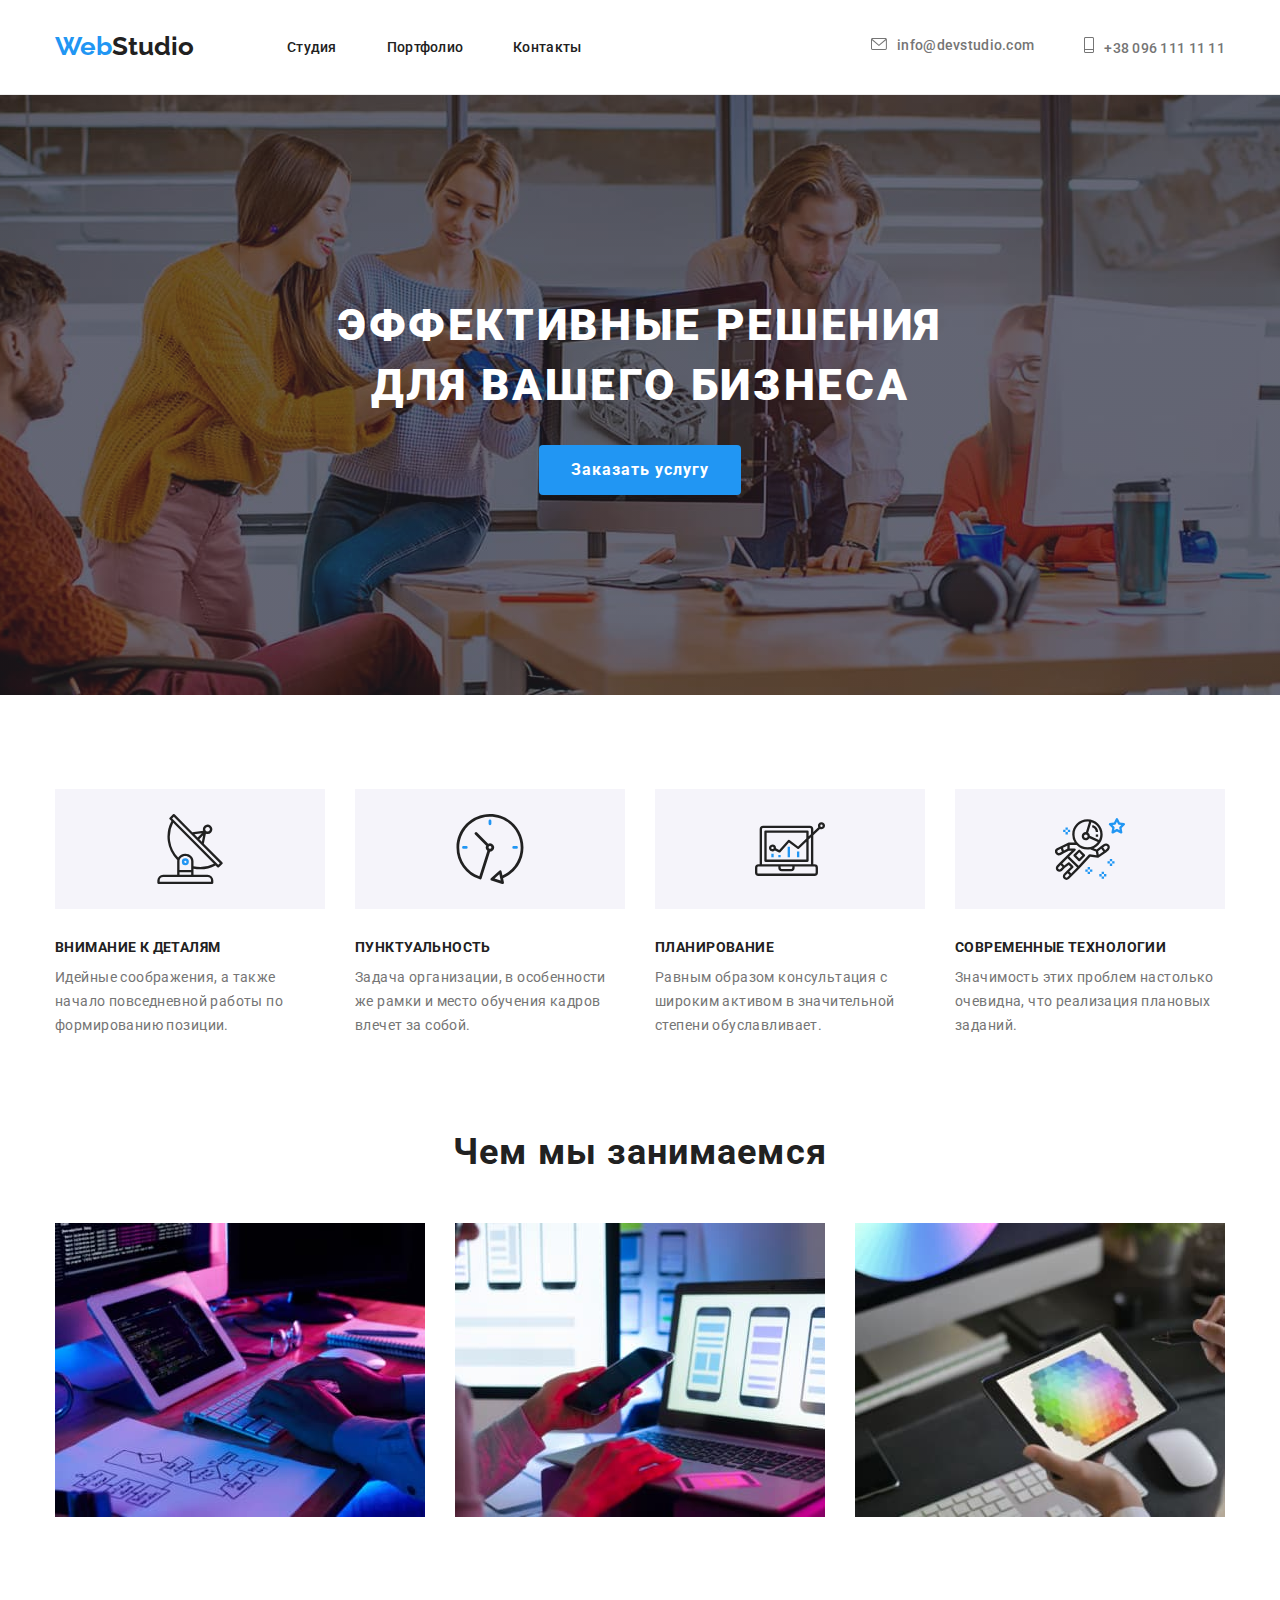
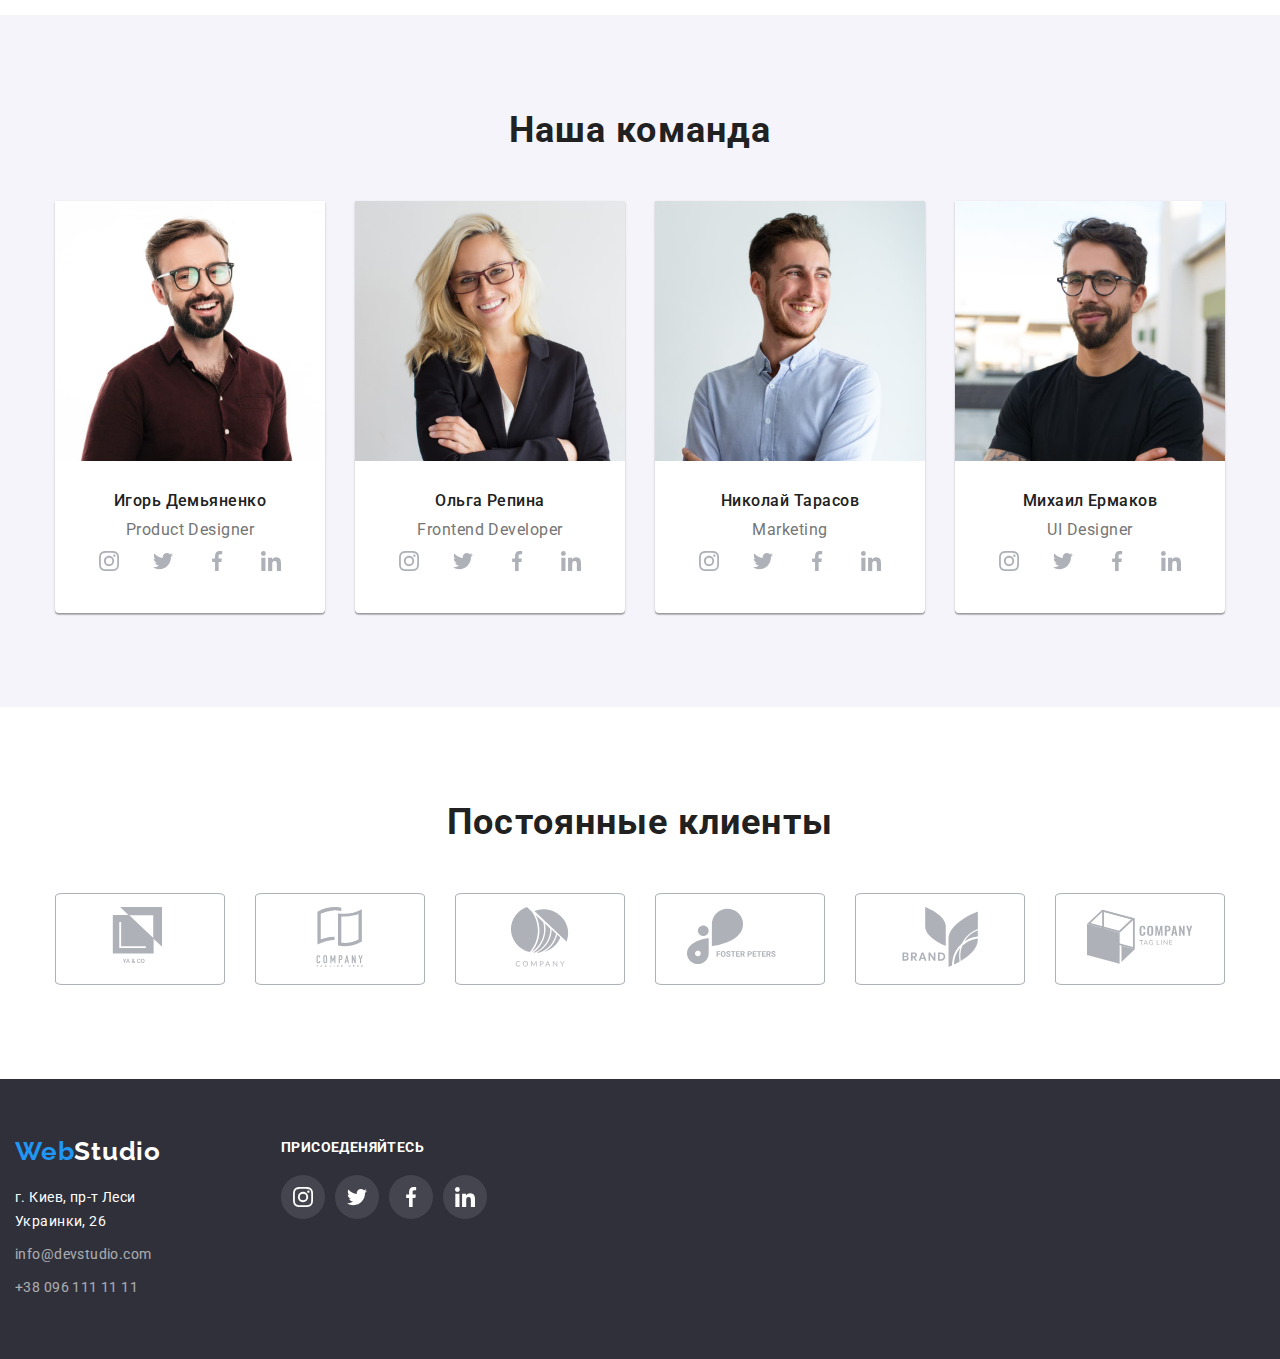
==== index.html @ 55315bef "first commit" ====
<!DOCTYPE html>
<html lang="ru">
<head>
    <meta charset="UTF-8">
    <meta http-equiv="X-UA-Compatible" content="IE=edge">
    <meta name="viewport" content="width=device-width, initial-scale=1.0">
    <title>Document</title>
    <link rel="preconnect" href="https://fonts.gstatic.com">
    <link href="https://fonts.googleapis.com/css2?family=Raleway:wght@700&family=Roboto:wght@400;500;700;900&display=swap" rel="stylesheet">
    <link rel="stylesheet" href="https://cdnjs.cloudflare.com/ajax/libs/modern-normalize/1.0.0/modern-normalize.min.css">
    <link rel="stylesheet" href="./css/styles.css">
</head>
<body>
    <header class="page-header">
        <div class="container">
        <nav class="container-nav">
       <a href="./index.html" class="logo"><span class="span-logo">Web</span>Studio</a>
       <ul class="site-nav">
           <li class="item"> <a href="./index.html" class="link">Студия</a> </li>
           <li class="item"> <a href="./portfolio.html" class="link">Портфолио</a> </li>
           <li class="item"> <a href="" class="link">Контакты</a> </li>
        </ul>  
        </nav>
       <ul class="contact-info">
           <li class="item"> <a href="mailto:info@devstudio.com" class="link">
            <svg class="contact-icon" width="16px" height="12px">
            <use href="./images/sprite.svg#icon-envelope"></use>
            </svg>info@devstudio.com 
               </a> 
            </li>
           <li class="item"> <a href="tel:+380961111111" class="link">
            <svg class="contact-icon" width="10px" height="16px">
            <use href="./images/sprite.svg#icon-cell"></use>
            </svg>+38 096 111 11 11 
                </a> 
            </li>
       </ul>
       </div>
    </header>
    <main>
        <section class="hero overlay">
            <h1 class="order-header">Эффективные решения <br>для вашего бизнеса</h1>
            <button class="order-button">Заказать услугу</button>
        </section>
        <section class="feauters">
            <div class="container">
            <h2 class="company-values">Наши Ценности</h2>
            <ul class="future-list">
                <li class="item">
                <div class="features-box-color">
                    <svg class="features-icon-svg">
                        <use href="./images/sprite.svg#icon-antenna"></use>
                    </svg>
                </div>
                    <h3 class="paragraph-header">Внимание к деталям</h3>
                    <p class="paragraph-content">Идейные соображения, а также начало повседневной работы по формированию позиции.</p>
                </li>
                <li class="item">
                    <div class="features-box-color">
                        <svg class="features-icon-svg">
                            <use href="./images/sprite.svg#icon-clock"></use>
                        </svg>
                    </div>
                    <h3 class="paragraph-header">Пунктуальность</h3>
                    <p class="paragraph-content">Задача организации, в особенности же рамки и место обучения кадров влечет за собой.</p>
                </li>
                <li class="item">
                    <div class="features-box-color">
                        <svg class="features-icon-svg">
                            <use href="./images/sprite.svg#icon-diagram"></use>
                        </svg>
                    </div>
                    <h3 class="paragraph-header">Планирование</h3>
                    <p class="paragraph-content">Равным образом консультация с широким активом в значительной степени обуславливает.</p>
                </li>
                <li class="item">
                    <div class="features-box-color">
                        <svg class="features-icon-svg">
                            <use href="./images/sprite.svg#icon-astronaut"></use>
                        </svg>
                    </div>                  
                    <h3 class="paragraph-header">Современные технологии</h3>
                    <p class="paragraph-content">Значимость этих проблем настолько очевидна, что реализация плановых заданий.</p>
                </li>
            </ul>
        </div>
        </section>
        <section class="section">
            <div class="container">
            <h2 class="our-work">Чем мы занимаемся</h2>
            <ul class="work-item">
                <li class="img-item"><img src="./images/box1.jpg" alt="" width="370"></li>
                <li class="img-item"><img src="./images/box2.jpg" alt="" width="370"></li>
                <li class="img-item"><img src="./images/box3.jpg" alt="" width="370"></li>
            </ul>
            </div>
        </section>
            <section class="section team">
                <div class="container">
                <h2 class="team-header">Наша команда</h2>
                <ul class="member-list">
                    <li class="members card">
                        <img class="team-img" src="./images/img1.jpg" alt="Игорь Демьяненко" width="270">
                        <div class="member-cnt">
                        <h3 class="members-header">Игорь Демьяненко</h3>
                        <p class="position">Product Designer</p>
                        <ul class="socials-icons">
                            <li class="socials-icons-item">
                                <a href="" class="socials-icons-link" target="_blank" rel="noopener noreferrer">
                                    <svg class="socials-icons-svg">
                                        <use href="./images/sprite.svg#icon-instagram"></use>
                                    </svg>
                                </a>
                            </li>
                            <li class="socials-icons-item">
                                <a href="" class="socials-icons-link" target="_blank" rel="noopener noreferrer">
                                    <svg class="socials-icons-svg">
                                        <use href="./images/sprite.svg#icon-twitter"></use>
                                    </svg>
                                </a>
                            </li>
                            <li class="socials-icons-item">
                                <a href="" class="socials-icons-link" target="_blank" rel="noopener noreferrer">
                                    <svg class="socials-icons-svg">
                                        <use href="./images/sprite.svg#icon-facebook"></use>
                                    </svg>
                                </a>
                            </li>
                            <li class="socials-icons-item">
                                <a href="" class="socials-icons-link" target="_blank" rel="noopener noreferrer">
                                    <svg class="socials-icons-svg">
                                        <use href="./images/sprite.svg#icon-linkedin"></use>
                                    </svg>
                                </a>
                            </li>
                        </ul>
                    </div>
                    </li>
                    <li class="members card">
                        <img class="team-img" src="./images/img2.jpg" alt="Ольга Репина" width="270">
                        <div class="member-cnt">
                        <h3 class="members-header">Ольга Репина</h3>
                        <p class="position">Frontend Developer</p>
                        <ul class="socials-icons">
                            <li class="socials-icons-item">
                                <a href="" class="socials-icons-link">
                                    <svg class="socials-icons-svg">
                                        <use href="./images/sprite.svg#icon-instagram"></use>
                                    </svg>
                                </a>
                            </li>
                            <li class="socials-icons-item">
                                <a href="" class="socials-icons-link">
                                    <svg class="socials-icons-svg">
                                        <use href="./images/sprite.svg#icon-twitter"></use>
                                    </svg>
                                </a>
                            </li>
                            <li class="socials-icons-item">
                                <a href="" class="socials-icons-link">
                                    <svg class="socials-icons-svg">
                                        <use href="./images/sprite.svg#icon-facebook"></use>
                                    </svg>
                                </a>
                            </li>
                            <li class="socials-icons-item">
                                <a href="" class="socials-icons-link">
                                    <svg class="socials-icons-svg">
                                        <use href="./images/sprite.svg#icon-linkedin"></use>
                                    </svg>
                                </a>
                            </li>
                        </ul>
                        </div>
                    </li>
                    <li class="members card">
                        <img class="team-img" src="./images/img3.jpg" alt="Николай Тарасов" width="270">
                        <div class="member-cnt">
                        <h3 class="members-header">Николай Тарасов</h3>
                        <p class="position">Marketing</p>
                        <ul class="socials-icons">
                            <li class="socials-icons-item">
                                <a href="" class="socials-icons-link">
                                    <svg class="socials-icons-svg">
                                        <use href="./images/sprite.svg#icon-instagram"></use>
                                    </svg>
                                </a>
                            </li>
                            <li class="socials-icons-item">
                                <a href="" class="socials-icons-link">
                                    <svg class="socials-icons-svg">
                                        <use href="./images/sprite.svg#icon-twitter"></use>
                                    </svg>
                                </a>
                            </li>
                            <li class="socials-icons-item">
                                <a href="" class="socials-icons-link">
                                    <svg class="socials-icons-svg">
                                        <use href="./images/sprite.svg#icon-facebook"></use>
                                    </svg>
                                </a>
                            </li>
                            <li class="socials-icons-item">
                                <a href="" class="socials-icons-link">
                                    <svg class="socials-icons-svg">
                                        <use href="./images/sprite.svg#icon-linkedin"></use>
                                    </svg>
                                </a>
                            </li>
                        </ul>
                        </div>
                    </li>
                    <li class="members card">
                        <img class="team-img" src="./images/img4.jpg" alt="Михаил Ермаков" width="270">
                        <div class="member-cnt">
                        <h3 class="members-header">Михаил Ермаков</h3>
                        <p class="position">UI Designer</p>
                        <ul class="socials-icons">
                            <li class="socials-icons-item">
                                <a href="" class="socials-icons-link">
                                    <svg class="socials-icons-svg">
                                        <use href="./images/sprite.svg#icon-instagram"></use>
                                    </svg>
                                </a>
                            </li>
                            <li class="socials-icons-item">
                                <a href="" class="socials-icons-link">
                                    <svg class="socials-icons-svg">
                                        <use href="./images/sprite.svg#icon-twitter"></use>
                                    </svg>
                                </a>
                            </li>
                            <li class="socials-icons-item">
                                <a href="" class="socials-icons-link">
                                    <svg class="socials-icons-svg">
                                        <use href="./images/sprite.svg#icon-facebook"></use>
                                    </svg>
                                </a>
                            </li>
                            <li class="socials-icons-item">
                                <a href="" class="socials-icons-link">
                                    <svg class="socials-icons-svg">
                                        <use href="./images/sprite.svg#icon-linkedin"></use>
                                    </svg>
                                </a>
                            </li>
                        </ul>
                        </div>
                    </li>
                </ul>
                </div>
            </section>
            <section class="section">
                <div class="container">
                    <h2 class="our-work">Постоянные клиенты</h2>
                    <ul class="customer-icons">
                        <li class="customer-icons-item">
                            <a href="" class="customer-icons-link">
                                <svg class="customer-icons-svg">
                                    <use href="./images/sprite.svg#icon-logo-one"></use>
                                </svg>
                            </a>
                        </li>
                        <li class="customer-icons-item">
                            <a href="" class="customer-icons-link">
                                <svg class="customer-icons-svg">
                                    <use href="./images/sprite.svg#icon-logo-two"></use>
                                </svg>
                            </a>
                        </li>
                        <li class="customer-icons-item">
                            <a href="" class="customer-icons-link">
                                <svg class="customer-icons-svg">
                                    <use href="./images/sprite.svg#icon-logo-three"></use>
                                </svg>
                            </a>
                        </li>
                        <li class="customer-icons-item">
                            <a href="" class="customer-icons-link">
                                <svg class="customer-icons-svg">
                                    <use href="./images/sprite.svg#icon-logo-four"></use>
                                </svg>
                            </a>
                        </li>
                        <li class="customer-icons-item">
                            <a href="" class="customer-icons-link">
                                <svg class="customer-icons-svg">
                                    <use href="./images/sprite.svg#icon-logo-five"></use>
                                </svg>
                            </a>
                        </li>
                        <li class="customer-icons-item">
                            <a href="" class="customer-icons-link">
                                <svg class="customer-icons-svg">
                                    <use href="./images/sprite.svg#icon-logo-six"></use>
                                </svg>
                            </a>
                        </li>
                    </ul>
                </div>
            </section>
    </main>
    <footer class="contacs-footer footer-container">
        <div class="footer-cont">
       <a href="./index.html" class="logo footer-link"><span class="span-logo">Web</span>Studio </a>
          <address class="address-cnt">
              
              <ul>
               <li class="footer-list"> <a class="footer-link" href="https://goo.gl/maps/rLmu8nEPgyhnmsDD9" target="_blank" rel="noopener noreferrer"> г. Киев, пр-т Леси Украинки, 26 </a></li>
               <li class="footer-list"> <a class="footer-link opacity-class" href="mailto:info@devstudio.com">info@devstudio.com </a> </li>
               <li class="footer-list"> <a class="footer-link opacity-class" href="tel:+380961111111">+38 096 111 11 11 </a> </li>
           </ul>
          </address>
       </div>
       <div class="footer-join container">
           <h3 class="footer-join-h">Присоеденяйтесь</h3>
           <ul class="footer-icons">
            <li class="footer-icons-item">
                <a href="" class="footer-icons-link">
                    <svg class="footer-icons-svg">
                        <use href="./images/sprite.svg#icon-instagram"></use>
                    </svg>
                </a>
            </li>
            <li class="footer-icons-item">
                <a href="" class="footer-icons-link">
                    <svg class="footer-icons-svg">
                        <use href="./images/sprite.svg#icon-twitter"></use>
                    </svg>
                </a>
            </li>
            <li class="footer-icons-item">
                <a href="" class="footer-icons-link">
                    <svg class="footer-icons-svg">
                        <use href="./images/sprite.svg#icon-facebook"></use>
                    </svg>
                </a>
            </li>
            <li class="footer-icons-item">
                <a href="" class="footer-icons-link">
                    <svg class="footer-icons-svg">
                        <use href="./images/sprite.svg#icon-linkedin"></use>
                    </svg>
                </a>
            </li>
        </ul>
       </div>
   </footer>
</body>
</html>
---- css/styles.css ----
:root{
    --primary-text-color: #757575;
    --title-text-color: #212121;
    --accent-color: #2196F3;
    --primary-white-color: #FFFFFF;
    --primary-bg-color: #F5F4FA;

}

body {
    font-family:'Roboto', sans-serif, 'Raleway', sans-serif;
    color: var(--title-text-color);
}
ul {
    list-style-type: none;
    margin: 0;
    padding: 0;
}
h1,h2,h3,p {
    margin: 0;
}
.section {
    padding-top: 94px;
    padding-bottom: 94px;
}
.container {
    padding-left: 15px;
    padding-right: 15px;
    margin-left: auto;
    margin-right: auto;
    width: 1200px;
}
.page-header {
    border-bottom: 1px solid #ECECEC;
    padding-top: 32px;
    padding-bottom: 32px;
}
.page-header .container {
    display: flex;
    align-items: center;
}
.container-nav {
display: flex;
align-items: center;

}

.site-nav {
    display: flex;
    margin-left: 93px;
}
.site-nav .item {
    margin-right: 50px;
}

.site-nav .item:last-child {
    margin-right: 0px;
}
.contact-info {
    display: flex;
    margin-left: auto;
    color: var(--primary-text-color);
}
.contact-info .item + .item {
    margin-left: 50px;
}
.contact-icon {
    margin-right: 10px;
    fill: currentColor;
}
.logo {
    font-family: Raleway;
    font-weight: bold;
    font-size: 26px;
    text-decoration: none;
    color: inherit;
}
.logo .span-logo {
    color: var(--accent-color);
}

.link{
    display: block;
    font-size: 14px;
    font-weight: 500;
    line-height: 16px;
    letter-spacing: 0.02em;
    text-align: left;
    color: inherit;
    text-decoration: none;
}
.link:hover,
.link:focus{
    color: var(--accent-color);
}
.overlay {
    max-width: 1600px;
    height: 600px;
    margin-left: auto;
    margin-right: auto;
    background-image:linear-gradient(
        to right,
        rgba( 47, 48, 58, 0.4),
        rgba( 47, 48, 58, 0.4)
    ), 
    url(../images/overlay.jpg);
    background-size: cover;
    background-position: center;
    background-repeat: no-repeat;
}
.hero {
    background-color:#2F303A;
    text-align: center;
    padding-bottom: 200px;
    padding-top: 200px;
}
.hero .order-header {
    margin-top: 0px;
    margin-bottom: 30px;
    color: var(--primary-white-color);
    font-size: 44px;
    font-weight: 900;
    line-height: 60px;
    letter-spacing: 0.06em;
    text-align: center;
    text-transform: uppercase;
}
.order-button {
    display: inline;
}
.hero .order-button {
    color: var(--primary-white-color);
    background-color: var(--accent-color);
    padding: 10px 32px;
    font-family: Roboto;
    font-size: 16px;
    font-weight: 700;
    line-height: 30px;
    letter-spacing: 0.06em;  
    border: none;  
    border-radius: 4px;
}
.company-values {
    display: none;
}
.future-list {
    display: flex;
    flex-wrap: wrap;
}
.future-list .item {
    width: 270px;
}
.future-list .item:not(:last-child) {
    margin-right: 30px;
}

.feauters {
    padding-top: 94px;
}

.feauters .paragraph-header {
    font-size: 14px;
    font-weight: 700;
    line-height: 16px;
    letter-spacing: 0.03em;
    text-align: left;
    text-transform: uppercase;
    margin-bottom: 10px;
}
.feauters .paragraph-content {
    color: var(--primary-text-color);
    font-size: 14px;
    font-weight: 400;
    line-height: 24px;
    letter-spacing: 0.03em;
    text-align: left;  
}
.features-box-color {
    height: 120px;
    margin-bottom: 30px;
    background-color: #F5F4FA;
    display: flex;
    justify-content: center;
    align-items: center;
}
.features-icon-svg {
    width: 70px;
    height: 70px;

}
.our-work  {
    font-size: 36px;    
    font-weight: 700;
    line-height: 42px;
    letter-spacing: 0.03em;
    text-align: center;
    margin-bottom: 50px;
    margin-top: 0px;
}
.work-item {
    display: flex;

}
.img-item {
    margin-left: 30px;
}
.work-item .img-item:first-child {
    margin-left: 0px;
}
.team {
    background-color: var(--primary-bg-color);
    padding-top: 94px;
}
.team .team-header {
    font-size: 36px;
    font-weight: 700;
    line-height: 42px;
    letter-spacing: 0.03em;
    text-align: center;
    margin-bottom: 50px;
    margin-top: 0px;
}
.team .members-header {
    font-size: 16px;
    font-weight: 500;
    line-height: 19px;
    letter-spacing: 0.03em;
    margin: 0px 0px 10px 0px;
}
.team .position {
    color: var(--primary-text-color);
    font-size: 16px;
    font-weight: 400;
    line-height: 19px;
    letter-spacing: 0.03em;
    margin: 0px;
}
.member-list {
    display: flex;
}
.member-list .members {
    margin-left: 30px;
    text-align: center;
}
.member-list .members:first-child {
    margin-left: 0px;
}
.team-img {
    display: block;
    max-width: 100%;
}
.member-cnt {
    padding-top: 30px;
    padding-bottom: 30px;
}
.socials-icons {
    display: inline-flex;
}
.socials-icons-item:not(:last-child) {
    margin-right: 10px;
}
.socials-icons-link {
    display: flex;
    align-items: center;
    justify-content: center;
    width: 44px;
    height: 44px;
    border-radius: 50%;
    background-color: var(--primary-white-color);
}
.socials-icons-link:hover, 
.socials-icons-link:focus {
    background-color: var(--accent-color);
}
.socials-icons-link:hover .socials-icons-svg, 
.socials-icons-link:focus .socials-icons-svg {
    fill: var(--primary-white-color); 
}
.socials-icons-svg {
    width: 20px;
    height: 20px;
    fill: #AFB1B8;
}
.customer-icons {
    display: inline-flex;
}
.customer-icons-item {
    border: 1px solid #AFB1B8;
    border-radius: 4%;
    height: 92px;
    width: 170px;
    display: flex;
    justify-content: center;
    align-items: center;
    cursor: pointer;
    fill: #AFB1B8;
}
.customer-icons-item:not(:last-child) {
    margin-right: 30px;
}
.customer-icons-svg {
    width: 106px;
    height: 60px;
    fill: inherit;
}
.customer-icons-item:focus , 
.customer-icons-item:hover {
    color: var(--accent-color);
    border-color: var(--accent-color);
    fill: var(--accent-color);
}
.contacs-footer {
    background: #2F303A;
    padding-top: 60px;
    padding-bottom: 60px;
}
.footer-link{
    color: var(--primary-white-color);
    text-decoration: none;
    font-size: 14px;
    font-weight: 400;
    line-height: 24px;
    letter-spacing: 0.03em;
    text-align: left;  
}
.footer-container {
    display: flex;
}
.footer-icons {
    display: inline-flex;
}
.footer-icons-item:not(:last-child) {
    margin-right: 10px;
}
.footer-icons-link {
    display: flex;
    align-items: center;
    justify-content: center;
    width: 44px;
    height: 44px;
    border-radius: 50%;
    background-color:rgba(255, 255, 255, 0.1);
}
.footer-icons-link:hover, 
.footer-icons-link:focus {
    background-color: var(--accent-color);
}
.footer-icons-link:hover .footer-icons-svg, 
.footer-icons-link:focus .footer-icons-svg {
    fill: var(--primary-white-color);
    
}
.footer-icons-svg {
    width: 20px;
    height: 20px;
    fill:var(--primary-white-color);
}
.address-cnt {
    margin-top: 20px;
    font-style: normal;
}
.footer-list {
    margin-bottom: 9px;
}
.footer-list:last-child {
    margin-bottom: 0px;
}
.opacity-class{
    opacity: 60%;
}
.contacs-footer .logo {
    font-family: Raleway;
    font-weight: bold;
    font-size: 26px;
    text-decoration: none;
}
.footer-join-h {
    font-size: 14px;
    font-style: normal;
    font-weight: 700;
    line-height: 16px;
    letter-spacing: 0.03em;
    text-transform: uppercase;
    color: var(--primary-white-color);   
    margin-bottom: 20px;
}
.button-list {
    display: flex;
    justify-content: center;
}
.list-for-button {
    margin-right: 8px;
}
.list-for-button:last-child {
    margin-right: 0px;
}
.button {
    border-radius: 4px;
    border: none;
    padding: 6px 22px;
    font-size: 16px;
    font-weight: 500;
    line-height: 26px;
    letter-spacing: 0.03em;
    background-color: var(--primary-bg-color);
    text-decoration: none;
    color: var(--title-text-color); 
    text-align: center;   
}

.button-list li button:hover, button li button:focus {
    background-color: var(--accent-color);
    color: var(--primary-white-color);
}
.buttons {
    padding-bottom: 0px;
}
.main-info {
    margin-left: auto;
    margin-right: auto;
    margin-top: 50px;
}
.flex-container {
    display: flex;
    flex-wrap: wrap;
}
.flex-elements {
    width: calc((100% - 2 * 30px) / 3);
    margin-right: 30px;
    margin-bottom: 30px;
}
.flex-elements:nth-child(3n) {
    margin-right: 0px;
}
.flex-elements:nth-last-child(-n +3 ) {
    margin-bottom: 0px;
}
.flex-link {
    display: block;
}
.flex-link:hover, 
.flex-link:focus {
    box-shadow: 0px 1px 1px rgba(0, 0, 0, 0.12), 0px 4px 4px rgba(0, 0, 0, 0.06), 1px 4px 6px rgba(0, 0, 0, 0.16);;
    color: inherit;
}
.flex-image {
    display: block;
}
.flex-text-cnt {
    border: 1px solid #EEEEEE;
    border-top: none;
    padding: 20px 24px;
}

.main-info .info-header{
    font-size: 18px;
    font-weight: 700;
    line-height: 36px;
    letter-spacing: 0.06em;
    text-align: left;
    margin: 0px 0px 4px 0px;
}
.main-info .info-contant{
    color: var(--primary-text-color);
    font-size: 16px;
    font-weight: 400;
    line-height: 30px;
    letter-spacing: 0.03em;
    text-align: left;
    margin: 0px;
}
.card {
    border-radius: 0px 0px 4px 4px;
    box-shadow: 0px 1px 3px rgba(0, 0, 0, 0.12), 0px 1px 1px rgba(0, 0, 0, 0.14), 0px 2px 1px rgba(0, 0, 0, 0.2);
    background-color: var(--primary-white-color);
}
.footer-cont {
    padding-left: 15px;
    padding-right: 70px;
}
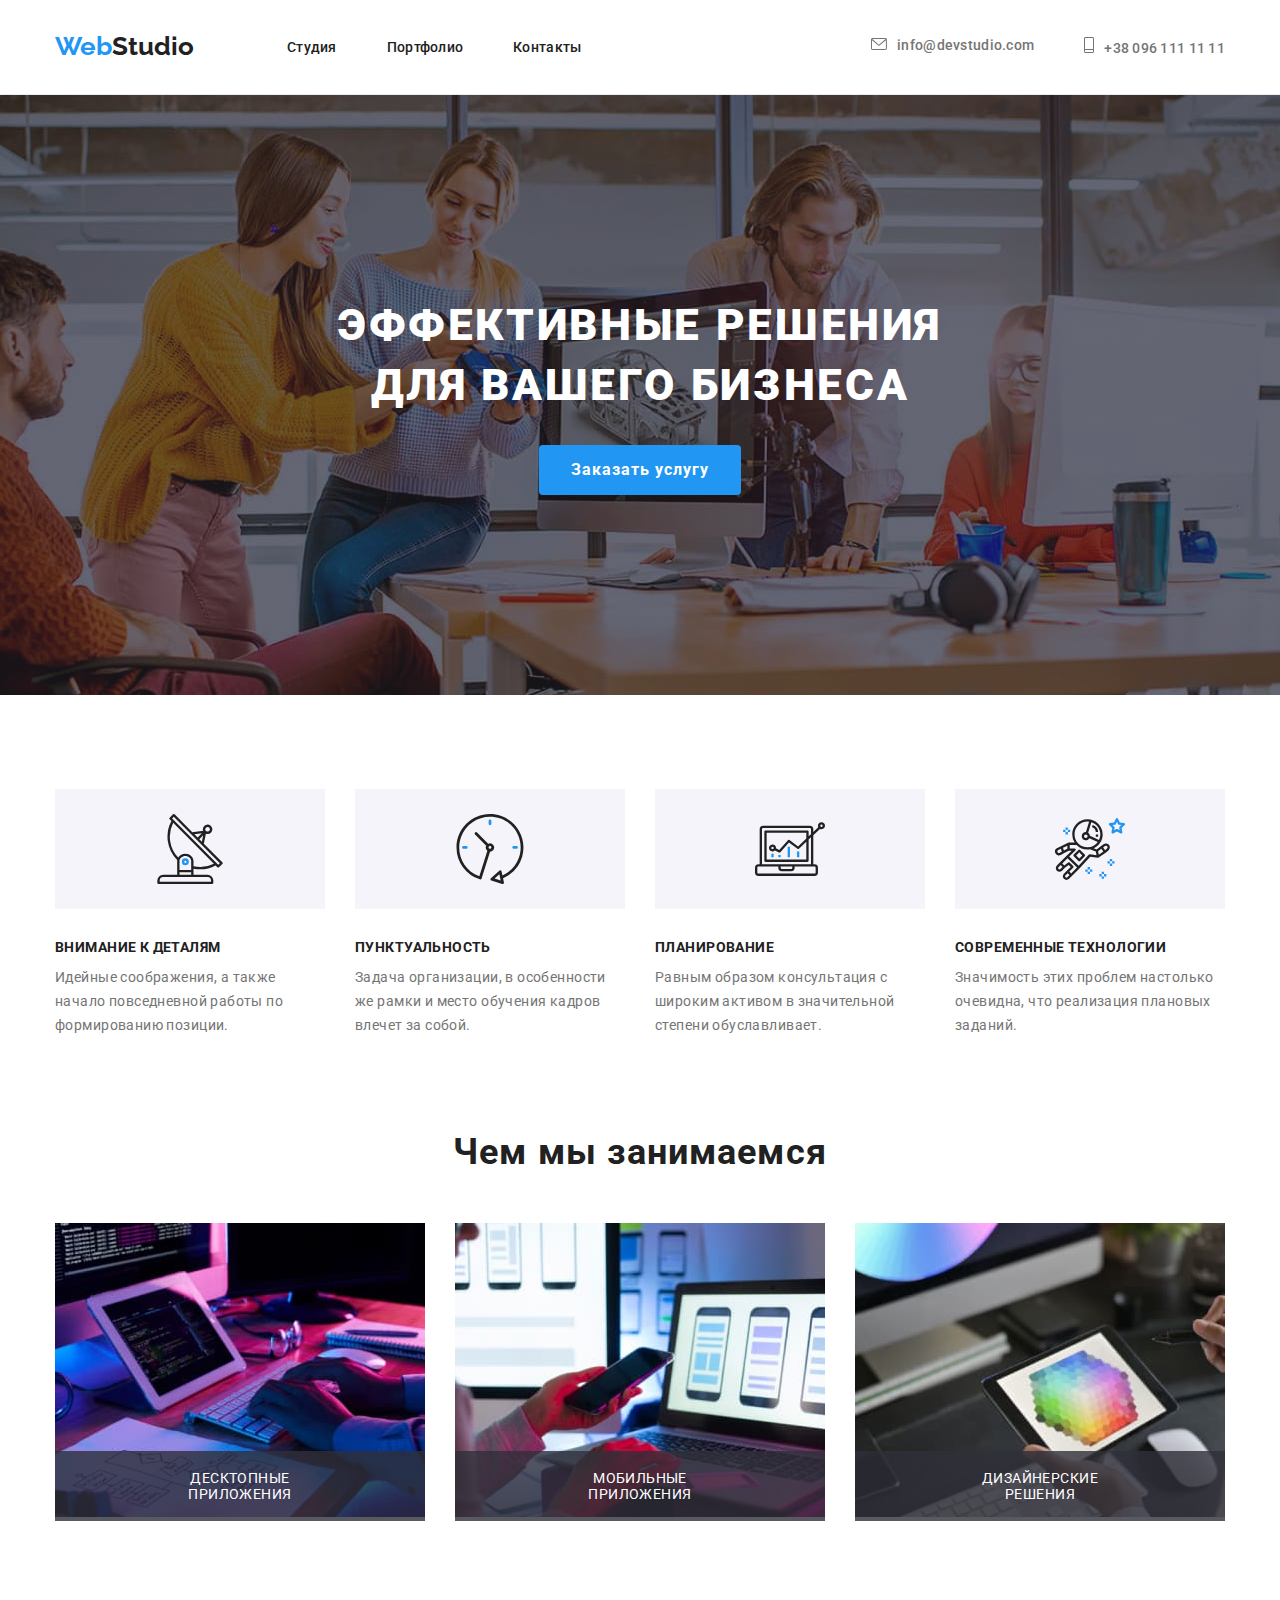
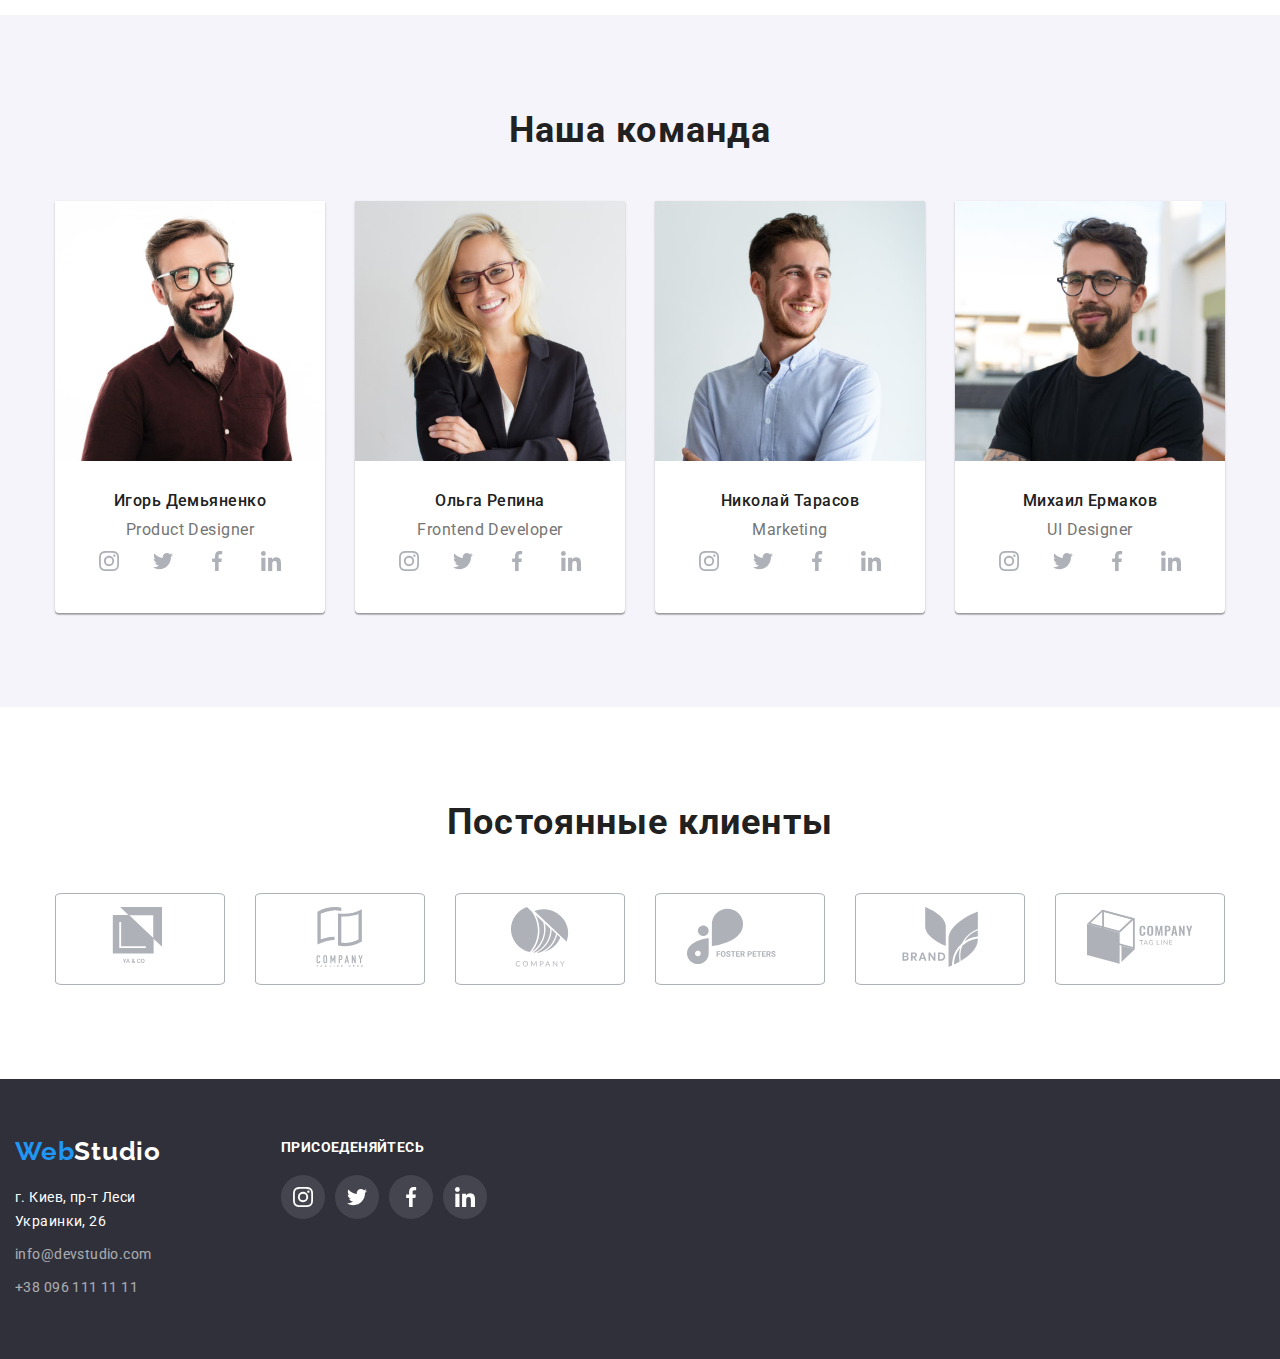
==== commit 79ddea24: "second commit" ====
--- a/index.html
+++ b/index.html
@@ -40,7 +40,7 @@
     <main>
         <section class="hero overlay">
             <h1 class="order-header">Эффективные решения <br>для вашего бизнеса</h1>
-            <button class="order-button">Заказать услугу</button>
+            <button class="order-button" data-modal-open>Заказать услугу</button>
         </section>
         <section class="feauters">
             <div class="container">
@@ -89,9 +89,24 @@
             <div class="container">
             <h2 class="our-work">Чем мы занимаемся</h2>
             <ul class="work-item">
+                <div class="img-item">
                 <li class="img-item"><img src="./images/box1.jpg" alt="" width="370"></li>
+                <div class="overlay-img">
+                    <p class="overlay-p">Десктопные приложения</p>
+                </div>
+                </div>
+                <div class="img-item">
                 <li class="img-item"><img src="./images/box2.jpg" alt="" width="370"></li>
+                <div class="overlay-img">
+                    <p class="overlay-p">Мобильные приложения</p>
+                </div>
+                </div>  
+                <div class="img-item">
                 <li class="img-item"><img src="./images/box3.jpg" alt="" width="370"></li>
+                <div class="overlay-img">
+                    <p class="overlay-p">Дизайнерские решения</p>
+                </div>
+                </div>
             </ul>
             </div>
         </section>
@@ -346,5 +361,12 @@
         </ul>
        </div>
    </footer>
+   <div class="backdrop is-hidden" data-modal>
+       <div class="modal">
+           <button class="modal-close" data-modal-close>Х</button>
+           <p class="modal-title"></p>
+       </div>
+   </div>
+   <script src="./js/modal.js"></script>
 </body>
 </html>--- a/css/styles.css
+++ b/css/styles.css
@@ -203,9 +203,31 @@
 }
 .img-item {
     margin-left: 30px;
+    position: relative;
 }
 .work-item .img-item:first-child {
     margin-left: 0px;
+}
+.overlay-img {
+    display: flex;
+    text-align: center;
+    background-color: rgba(47, 48, 58, 0.8);
+    position: absolute;
+    width: 100%;
+    height: 70px;
+    bottom: 0px;
+}
+.overlay-p {
+    position: absolute;
+    top: 50%;
+    left: 50%;
+    transform: translate(-50%, -50%);
+    font-size: 14px;
+    line-height: 16px;
+    letter-spacing: 0.03em;
+    color: var(--primary-white-color);
+    text-transform: uppercase;
+    
 }
 .team {
     background-color: var(--primary-bg-color);
@@ -477,4 +499,31 @@
 .footer-cont {
     padding-left: 15px;
     padding-right: 70px;
+}
+.backdrop {
+    position: fixed;
+    top: 0;
+    left: 0;
+    width: 100%;
+    height: 100%;
+    background-color: rgba(0, 0, 0, 0.2);
+}
+.is-hidden {
+    opacity: 0;
+    visibility: hidden;
+    pointer-events: none;
+}
+.modal {
+    background-color: var(--primary-white-color);
+    width: 528px;
+    height: 581px;
+    position: absolute;
+    top: 50%;
+    left: 50%;
+    transform: translate(-50%, -50%);
+}
+.modal-close {
+    position: absolute;
+    top: 8px;
+    right: 8px;
 }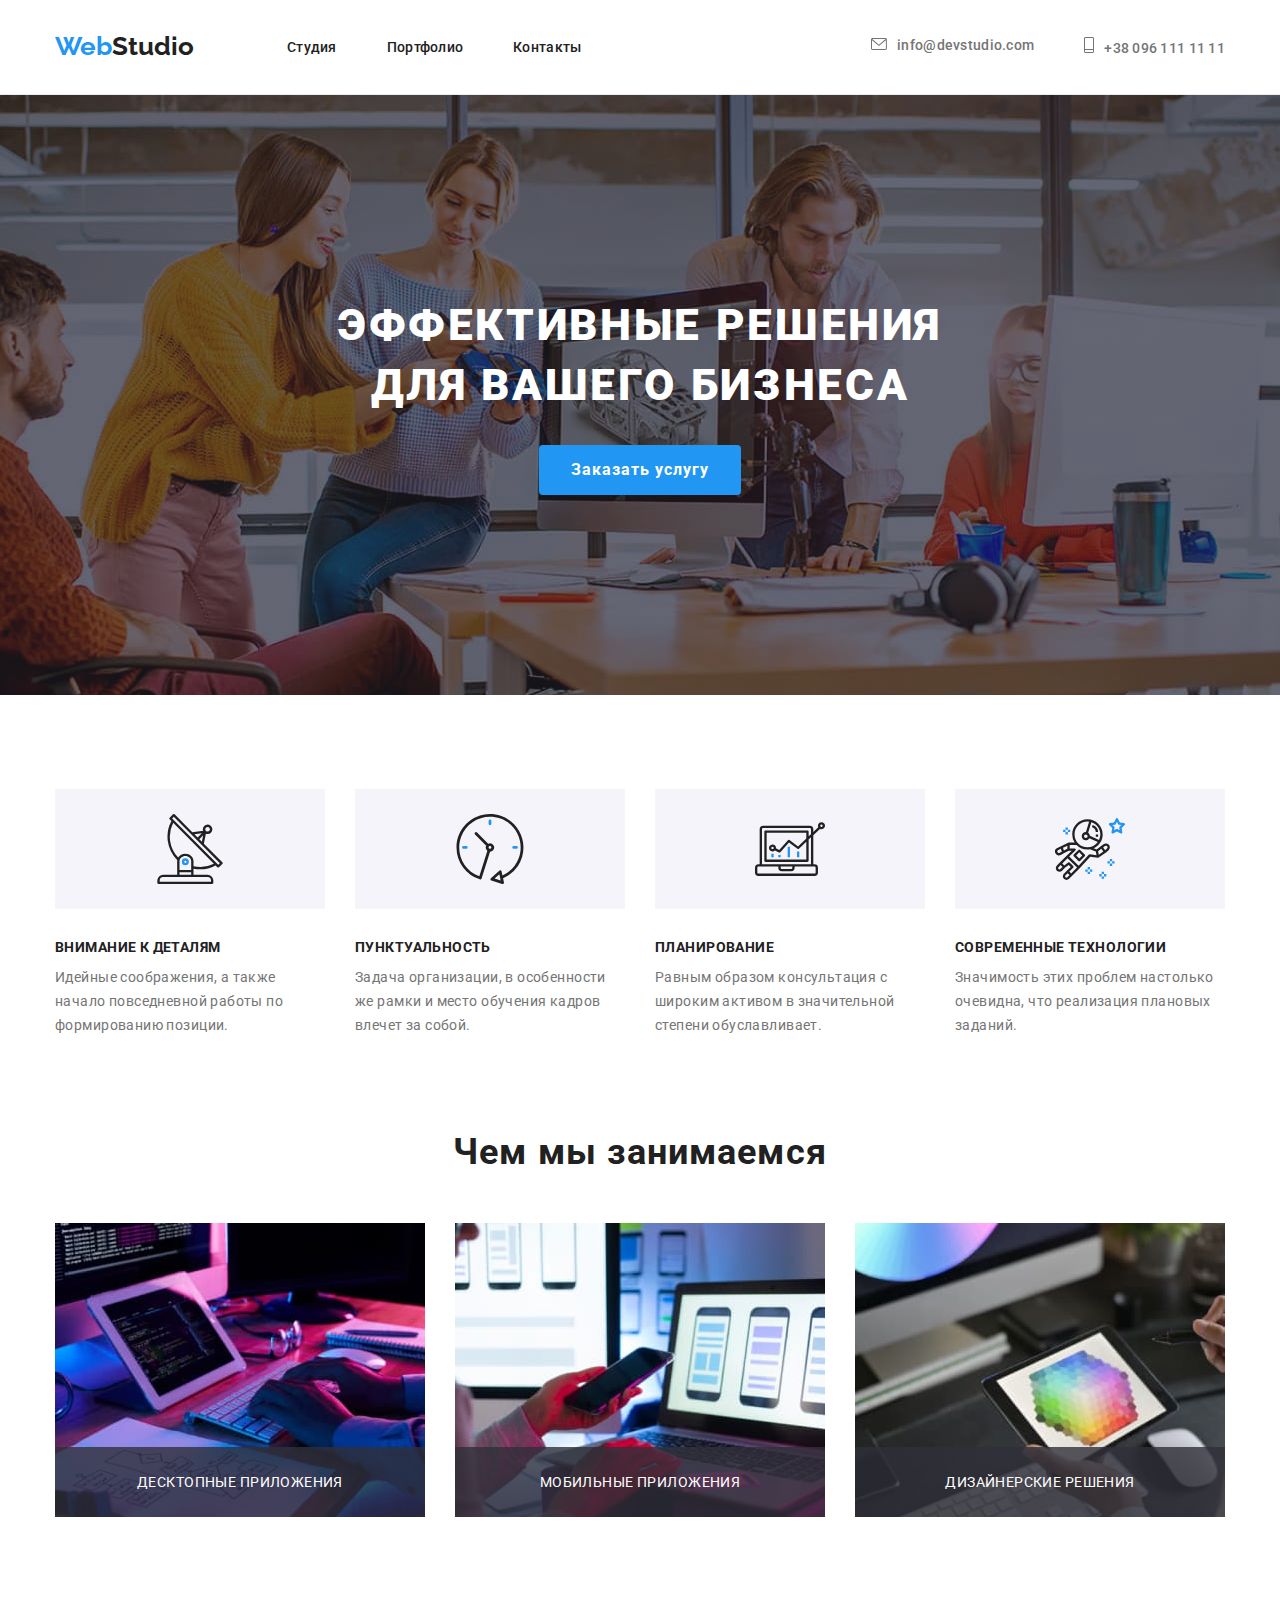
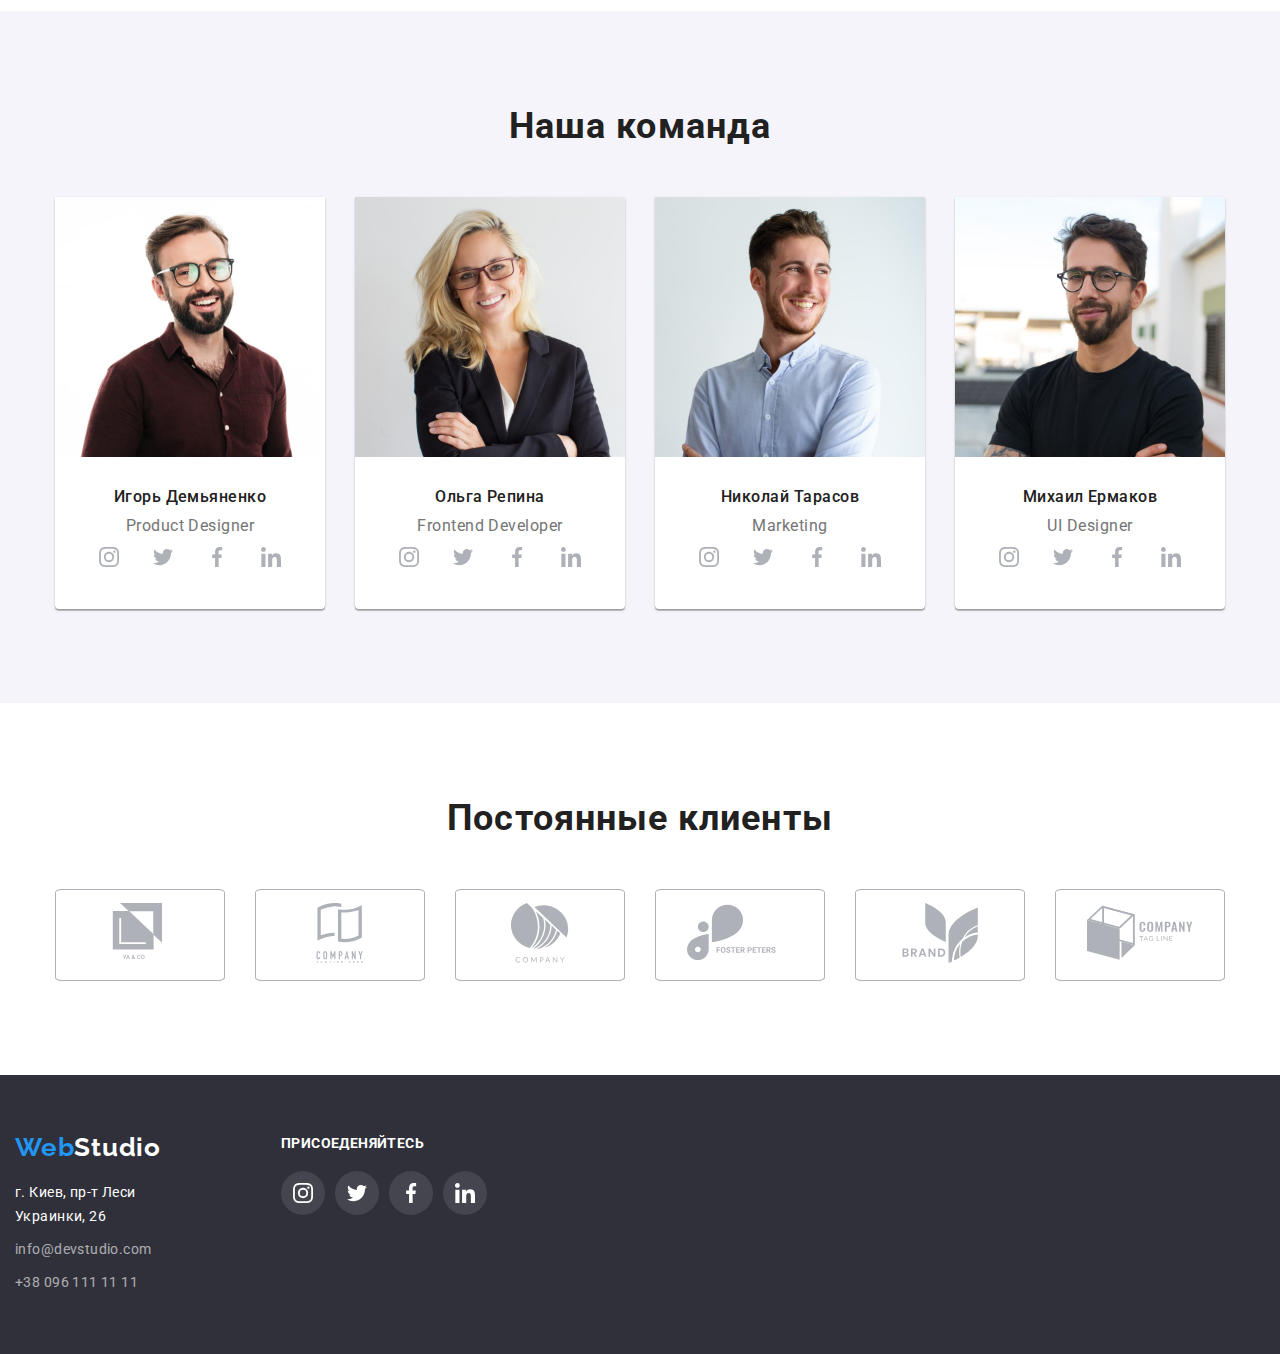
==== commit 151cfe9c: "sixth commit" ====
--- a/index.html
+++ b/index.html
@@ -363,7 +363,10 @@
    </footer>
    <div class="backdrop is-hidden" data-modal>
        <div class="modal">
-           <button class="modal-close" data-modal-close>Х</button>
+           <button class="modal-close" data-modal-close>
+               <svg class="cross-icon" width="11px" height="11px">
+               <use href="./images/sprite.svg#icon-cross"></use>
+           </svg></button>
            <p class="modal-title"></p>
        </div>
    </div>
--- a/css/styles.css
+++ b/css/styles.css
@@ -19,6 +19,10 @@
 h1,h2,h3,p {
     margin: 0;
 }
+img {
+    display: block;
+    max-width: 100%;
+}
 .section {
     padding-top: 94px;
     padding-bottom: 94px;
@@ -56,6 +60,7 @@
 .site-nav .item:last-child {
     margin-right: 0px;
 }
+
 .contact-info {
     display: flex;
     margin-left: auto;
@@ -79,7 +84,7 @@
     color: var(--accent-color);
 }
 
-.link{
+.link {
     display: block;
     font-size: 14px;
     font-weight: 500;
@@ -88,7 +93,28 @@
     text-align: left;
     color: inherit;
     text-decoration: none;
-}
+    transition-duration: 250ms;
+    transition-timing-function: cubic-bezier(0.4, 0, 0.2, 1);
+}
+/* .link-header {
+    display: block;
+    font-size: 14px;
+    font-weight: 500;
+    line-height: 16px;
+    letter-spacing: 0.02em;
+    text-align: left;
+    color: inherit;
+    text-decoration: none;
+    transition-duration: 250ms;
+    transition-timing-function: cubic-bezier(0.4, 0, 0.2, 1);
+} */
+/* .link-header::after {
+    content: '';
+    display: inline-block;
+    width: 100%;
+    color: red;
+    height: 10px;
+} */
 .link:hover,
 .link:focus{
     color: var(--accent-color);
@@ -219,6 +245,7 @@
 }
 .overlay-p {
     position: absolute;
+    width: 100%;
     top: 50%;
     left: 50%;
     transform: translate(-50%, -50%);
@@ -289,6 +316,8 @@
     height: 44px;
     border-radius: 50%;
     background-color: var(--primary-white-color);
+    transition-duration: 250ms;
+    transition-timing-function: cubic-bezier(0.4, 0, 0.2, 1);
 }
 .socials-icons-link:hover, 
 .socials-icons-link:focus {
@@ -316,6 +345,8 @@
     align-items: center;
     cursor: pointer;
     fill: #AFB1B8;
+    transition-duration: 250ms;
+    transition-timing-function: cubic-bezier(0.4, 0, 0.2, 1);
 }
 .customer-icons-item:not(:last-child) {
     margin-right: 30px;
@@ -362,6 +393,8 @@
     height: 44px;
     border-radius: 50%;
     background-color:rgba(255, 255, 255, 0.1);
+    transition-duration: 250ms;
+    transition-timing-function: cubic-bezier(0.4, 0, 0.2, 1);
 }
 .footer-icons-link:hover, 
 .footer-icons-link:focus {
@@ -427,10 +460,13 @@
     background-color: var(--primary-bg-color);
     text-decoration: none;
     color: var(--title-text-color); 
-    text-align: center;   
-}
-
-.button-list li button:hover, button li button:focus {
+    text-align: center; 
+    transition-duration: 250ms;
+    transition-timing-function: cubic-bezier(0.4, 0, 0.2, 1);  
+}
+
+.button-list li button:hover , 
+.button-list li button:focus {
     background-color: var(--accent-color);
     color: var(--primary-white-color);
 }
@@ -441,6 +477,7 @@
     margin-left: auto;
     margin-right: auto;
     margin-top: 50px;
+    display: block;
 }
 .flex-container {
     display: flex;
@@ -459,6 +496,8 @@
 }
 .flex-link {
     display: block;
+    transition-duration: 250ms;
+    transition-timing-function: cubic-bezier(0.4, 0, 0.2, 1);
 }
 .flex-link:hover, 
 .flex-link:focus {
@@ -473,7 +512,34 @@
     border-top: none;
     padding: 20px 24px;
 }
-
+.overlay-thumb {
+    position: relative;
+    color: var(--primary-white-color);
+    font-size: 18px;    
+    font-weight: 400;
+    line-height: 28px;
+    letter-spacing: 0.03em;
+    overflow: hidden;
+}
+.overlay-text {
+    display: inline-block;
+    position: absolute;
+    top: 0%;
+    right: 0%;
+    width: 100%;
+    height: 100%;
+    transform: translateY(100%);
+    background-color:rgba(33, 150, 243, 0.9);
+    opacity: 0;
+    transition-duration: 250ms;
+    transition-timing-function: cubic-bezier(0.4, 0, 0.2, 1);
+    padding: 63px 24px ;
+}
+.flex-link:hover .overlay-text,
+.flex-link:focus .overlay-text{
+    opacity: 1;
+    transform: translateY(0);
+}
 .main-info .info-header{
     font-size: 18px;
     font-weight: 700;
@@ -526,4 +592,7 @@
     position: absolute;
     top: 8px;
     right: 8px;
+}
+.cross-icon {
+    border-radius: 50px;
 }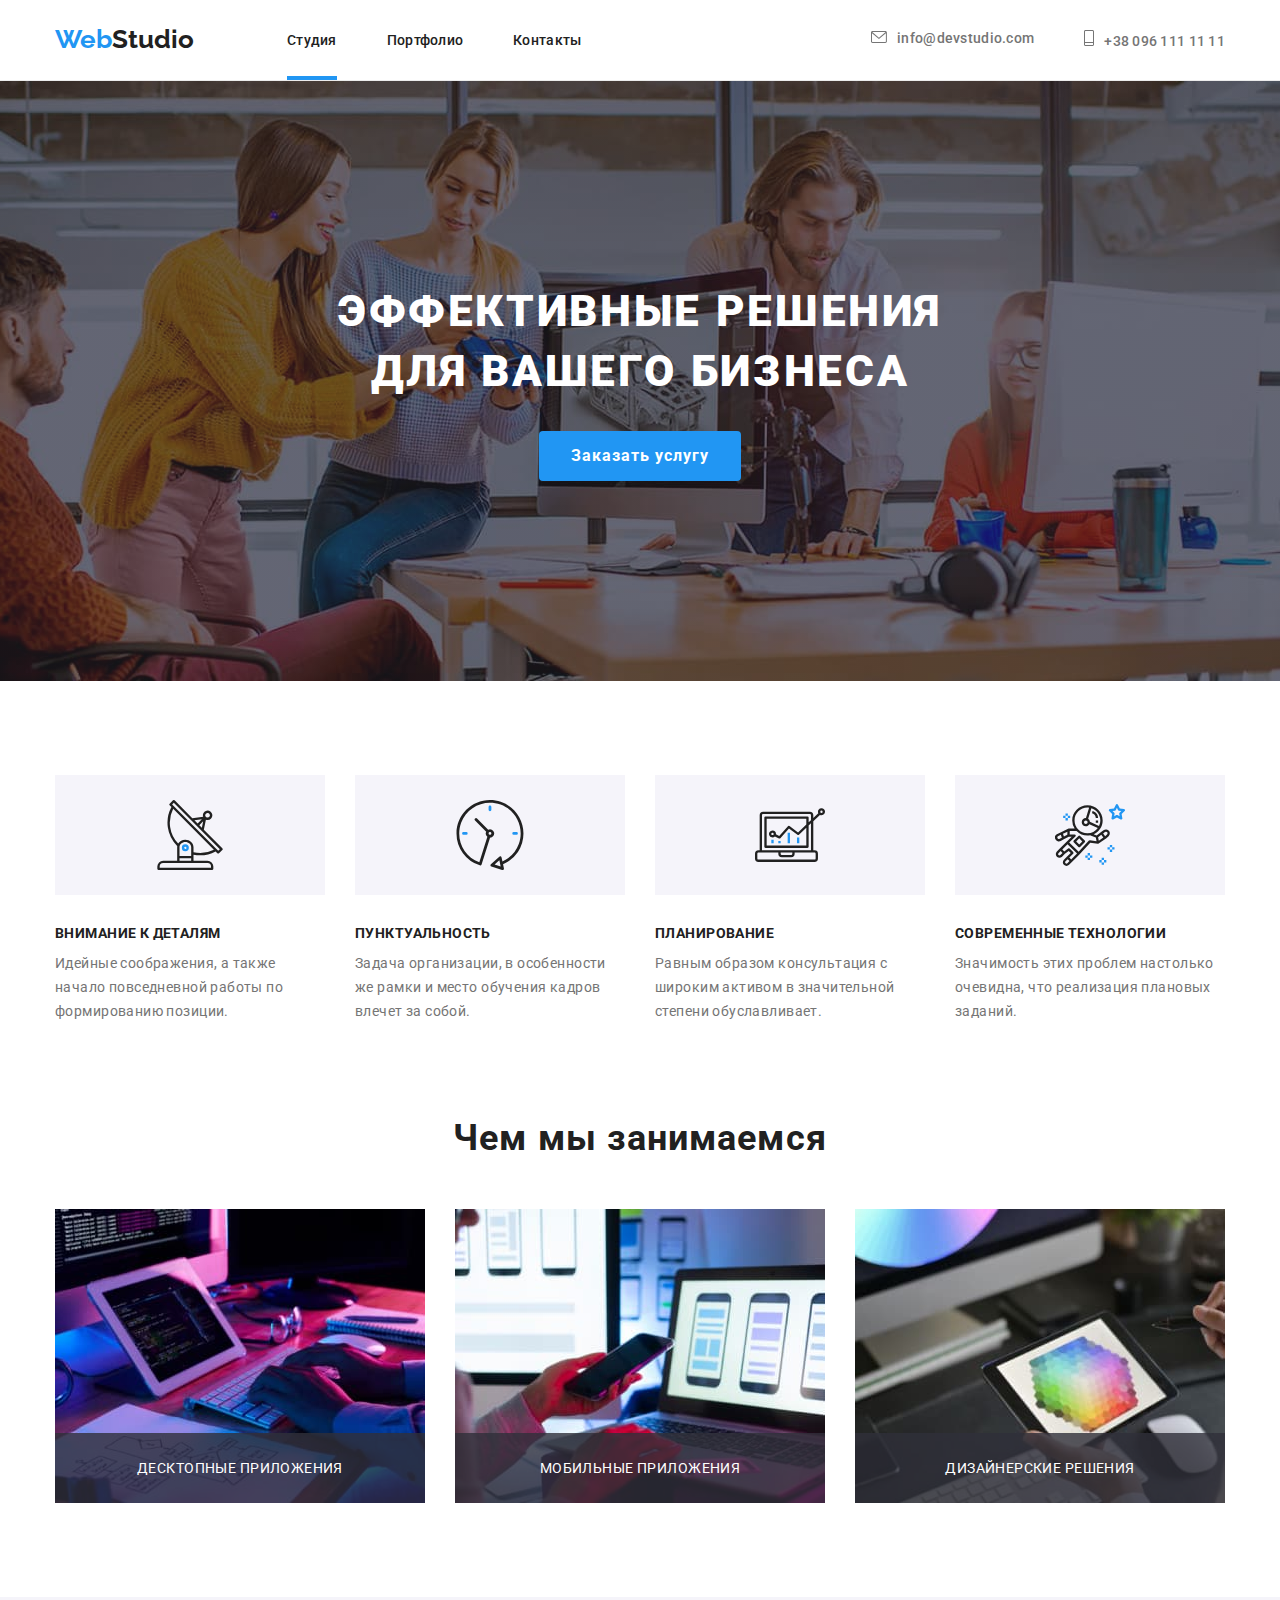
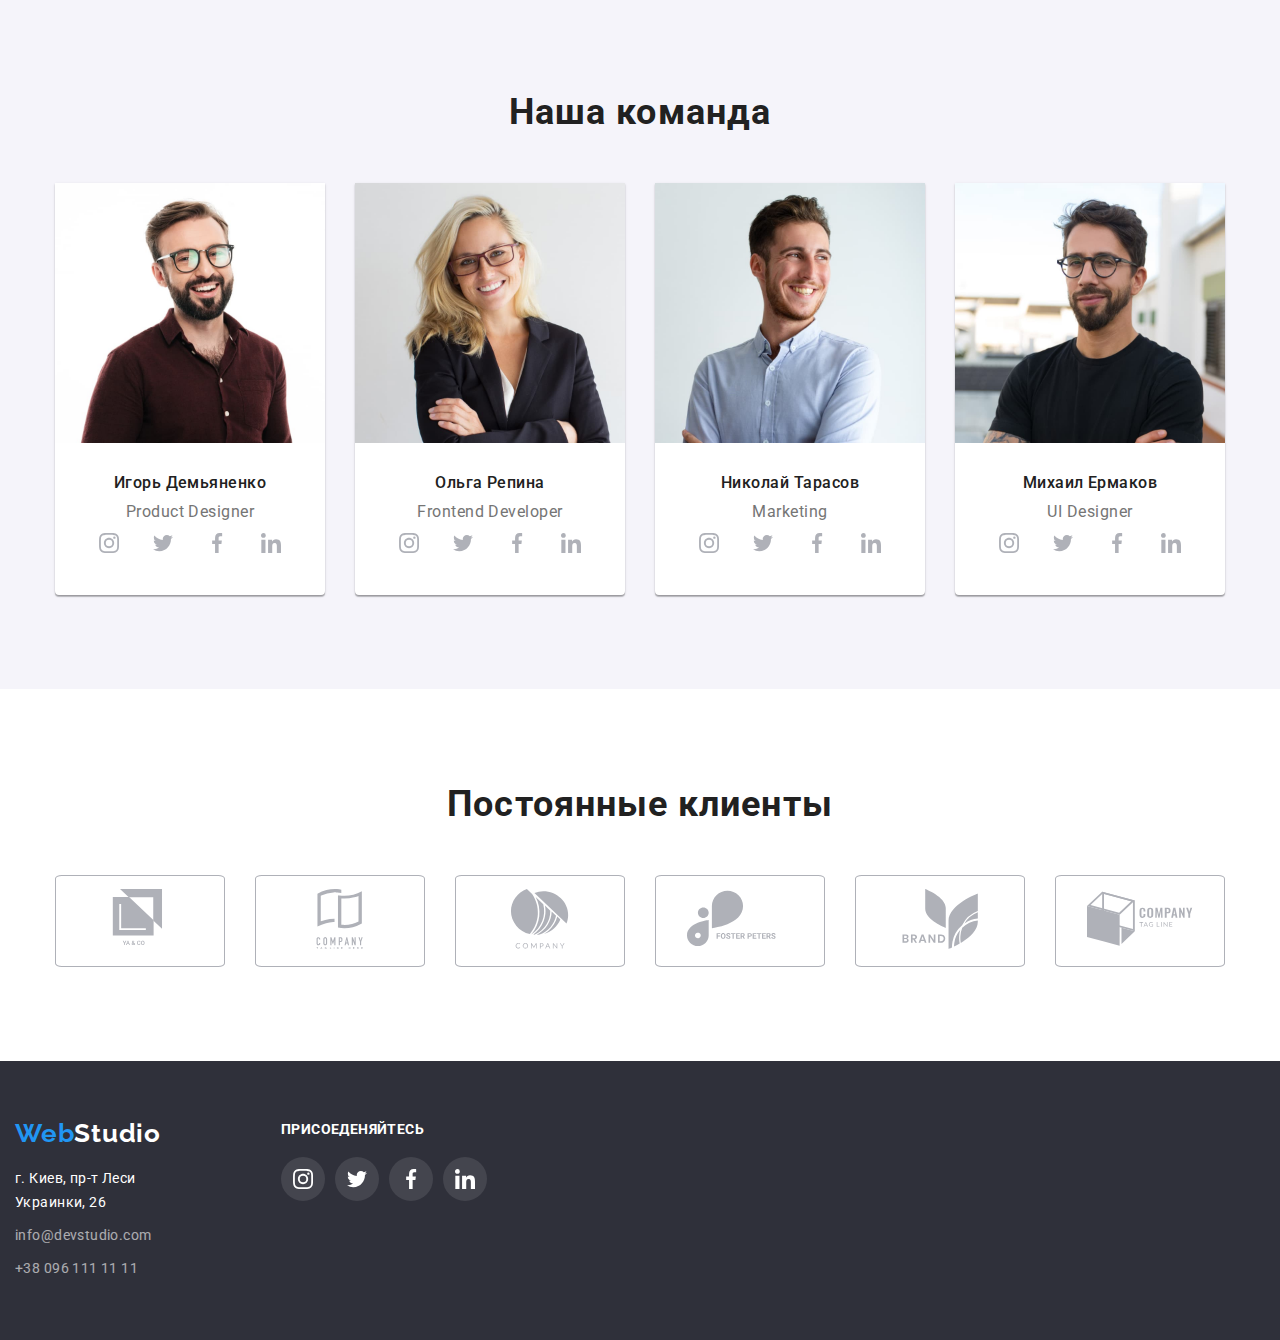
==== commit 1e439487: "seventh commit" ====
--- a/index.html
+++ b/index.html
@@ -16,9 +16,9 @@
         <nav class="container-nav">
        <a href="./index.html" class="logo"><span class="span-logo">Web</span>Studio</a>
        <ul class="site-nav">
-           <li class="item"> <a href="./index.html" class="link">Студия</a> </li>
-           <li class="item"> <a href="./portfolio.html" class="link">Портфолио</a> </li>
-           <li class="item"> <a href="" class="link">Контакты</a> </li>
+           <li class="item"> <a href="./index.html" class="link-header current">Студия</a> </li>
+           <li class="item"> <a href="./portfolio.html" class="link-header">Портфолио</a> </li>
+           <li class="item"> <a href="" class="link-header">Контакты</a> </li>
         </ul>  
         </nav>
        <ul class="contact-info">
--- a/css/styles.css
+++ b/css/styles.css
@@ -1,7 +1,7 @@
 :root{
     --primary-text-color: #757575;
     --title-text-color: #212121;
-    --accent-color: #2196F3;
+    --accent-color: #2196f3;
     --primary-white-color: #FFFFFF;
     --primary-bg-color: #F5F4FA;
 
@@ -36,8 +36,8 @@
 }
 .page-header {
     border-bottom: 1px solid #ECECEC;
-    padding-top: 32px;
-    padding-bottom: 32px;
+    padding-top: 25px;
+    padding-bottom: 25px;
 }
 .page-header .container {
     display: flex;
@@ -96,7 +96,7 @@
     transition-duration: 250ms;
     transition-timing-function: cubic-bezier(0.4, 0, 0.2, 1);
 }
-/* .link-header {
+.link-header {
     display: block;
     font-size: 14px;
     font-weight: 500;
@@ -107,14 +107,30 @@
     text-decoration: none;
     transition-duration: 250ms;
     transition-timing-function: cubic-bezier(0.4, 0, 0.2, 1);
-} */
-/* .link-header::after {
+    position: relative;
+    
+}
+.link-header::after {
     content: '';
-    display: inline-block;
+    display: block;
     width: 100%;
-    color: red;
-    height: 10px;
-} */
+    background: var(--accent-color);
+    height: 4px;
+    position: absolute;
+    bottom: -32px;
+    transition-duration: 250ms;
+    transition-timing-function: cubic-bezier(0.4, 0, 0.2, 1);
+}
+.link-header::after {
+    opacity: 0;
+}
+.link-header.current::after {
+    opacity: 1;
+}
+.link-header:hover,
+.link-header:focus{
+    color: var(--accent-color);
+}
 .link:hover,
 .link:focus{
     color: var(--accent-color);
@@ -594,5 +610,5 @@
     right: 8px;
 }
 .cross-icon {
-    border-radius: 50px;
+    border-radius: 50%;
 }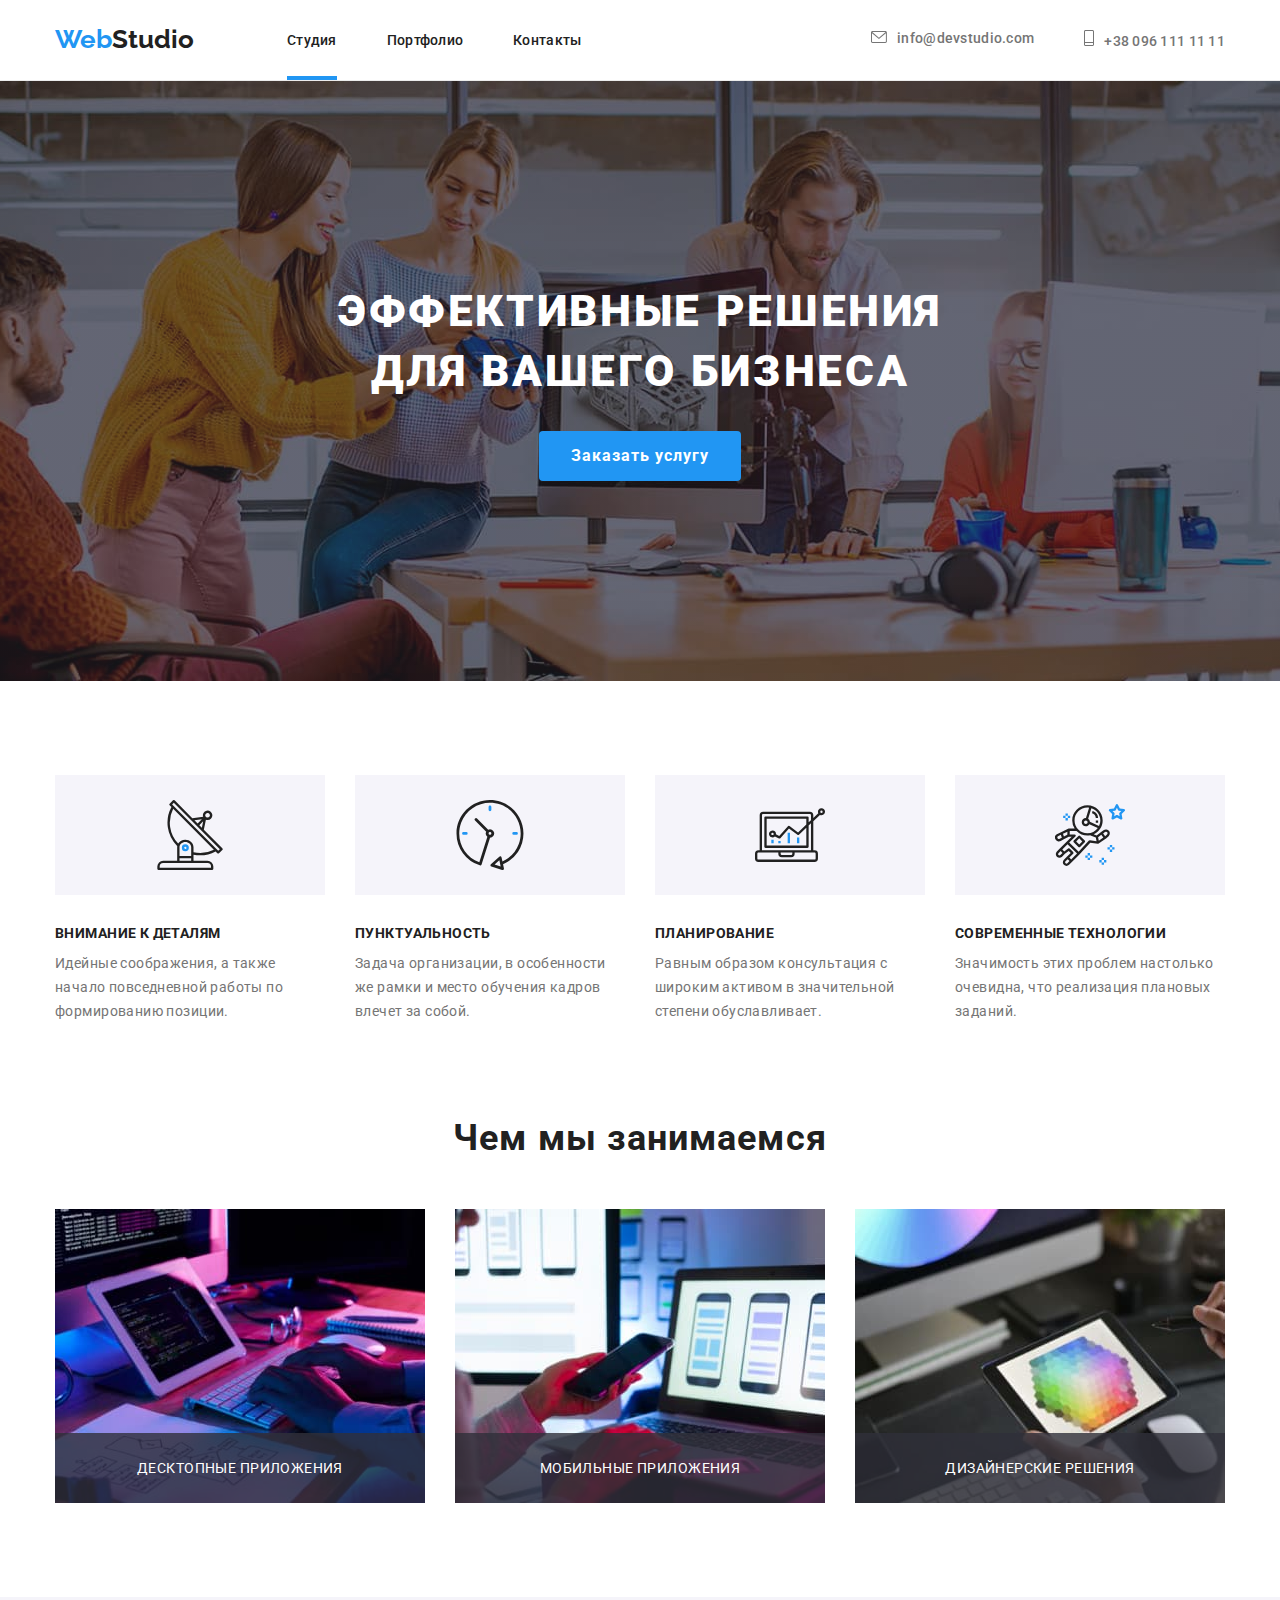
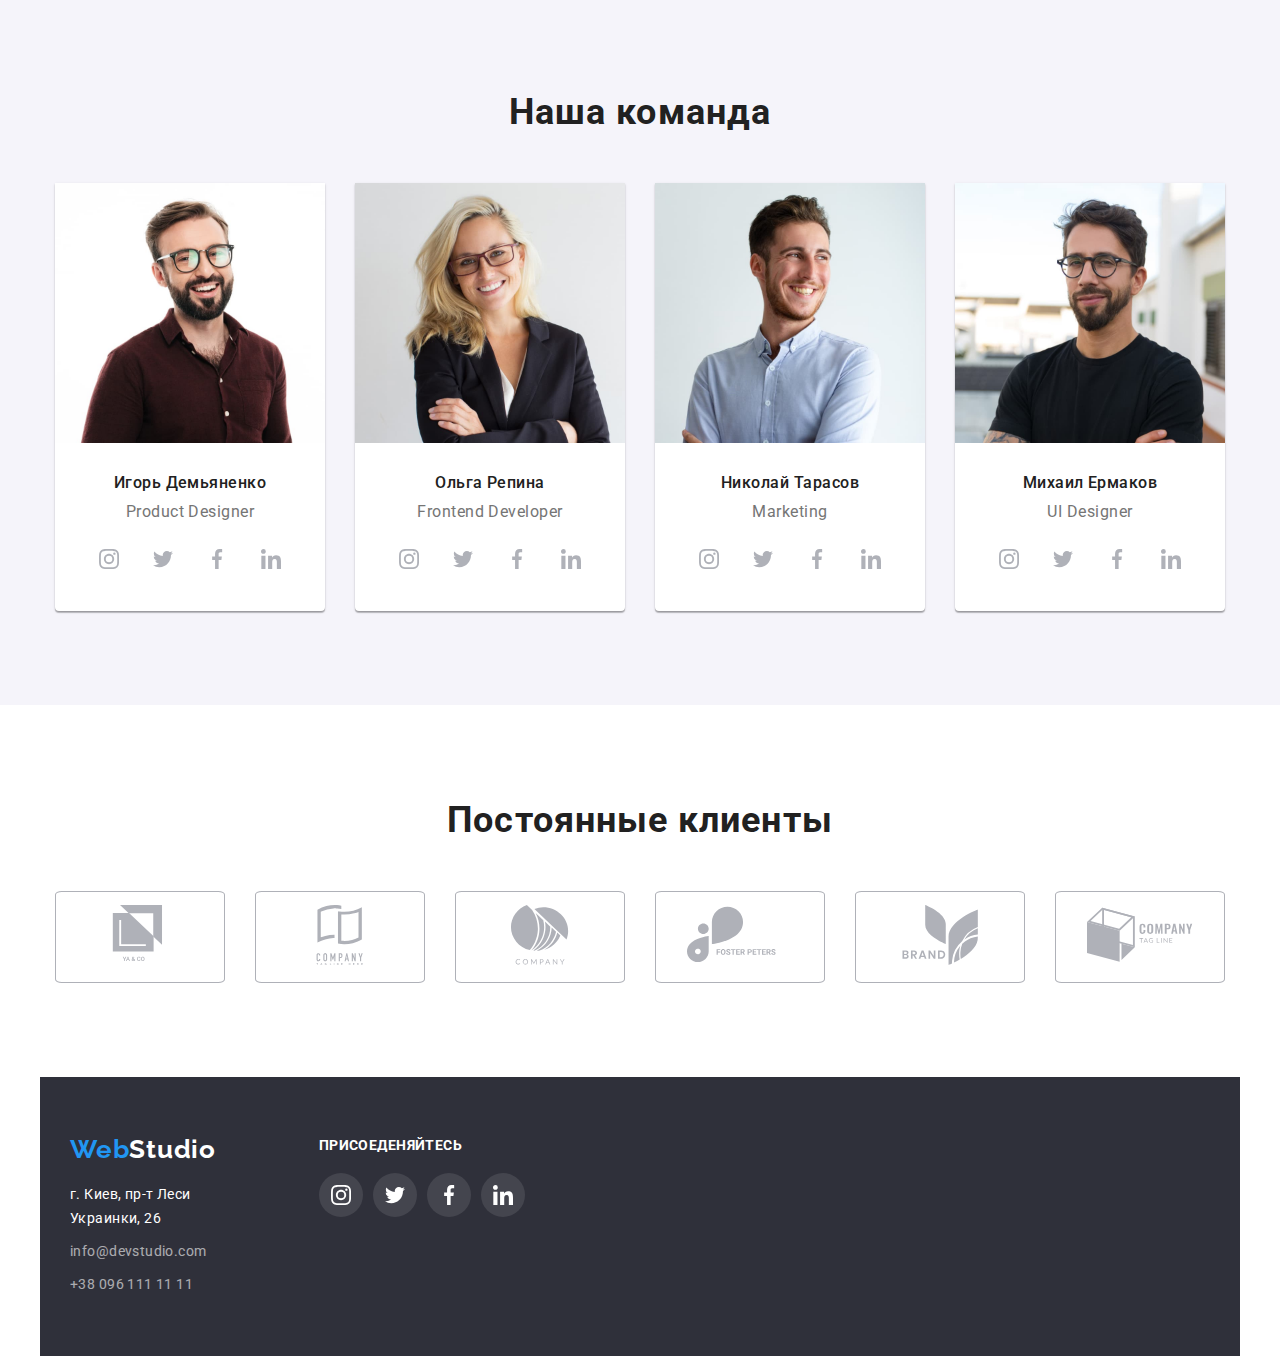
==== commit e704b82e: "final commit" ====
--- a/index.html
+++ b/index.html
@@ -315,8 +315,8 @@
                 </div>
             </section>
     </main>
-    <footer class="contacs-footer footer-container">
-        <div class="footer-cont">
+    <footer class="contacs-footer footer-container container">
+        <div class="footer-cont ">
        <a href="./index.html" class="logo footer-link"><span class="span-logo">Web</span>Studio </a>
           <address class="address-cnt">
               
--- a/css/styles.css
+++ b/css/styles.css
@@ -298,7 +298,7 @@
     font-weight: 400;
     line-height: 19px;
     letter-spacing: 0.03em;
-    margin: 0px;
+    margin: 0px 0px 16px 0px;
 }
 .member-list {
     display: flex;
@@ -589,6 +589,8 @@
     width: 100%;
     height: 100%;
     background-color: rgba(0, 0, 0, 0.2);
+    transition-duration: 250ms;
+    transition-timing-function: cubic-bezier(0.4, 0, 0.2, 1);
 }
 .is-hidden {
     opacity: 0;
@@ -608,7 +610,6 @@
     position: absolute;
     top: 8px;
     right: 8px;
-}
-.cross-icon {
     border-radius: 50%;
-}+    border: 1px solid rgba(0, 0, 0, 0.1);
+}
